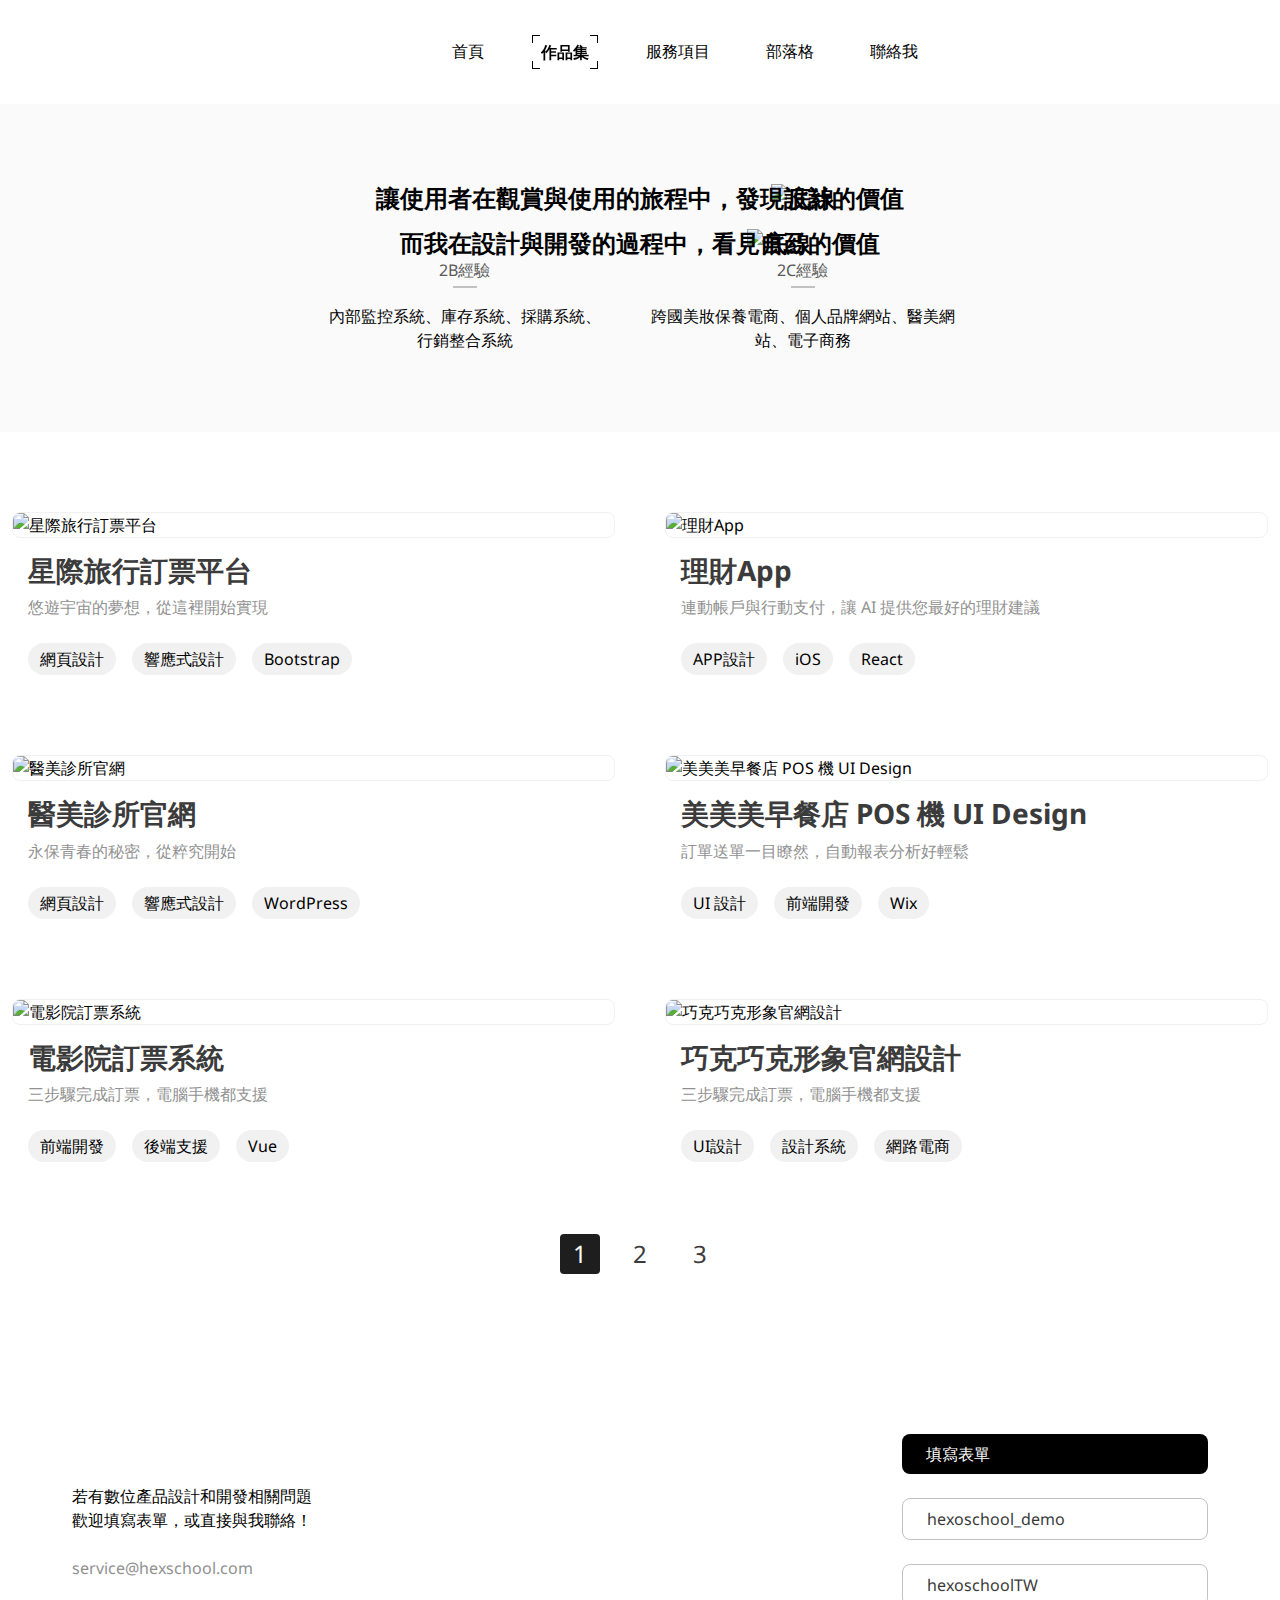
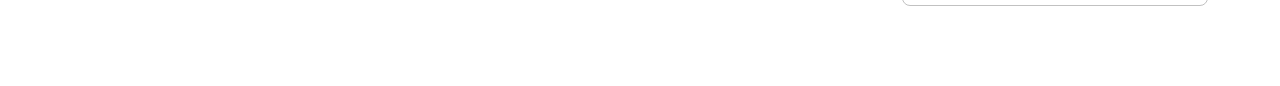
==== index.html @ 80171831 "39" ====
<!-- 
參考來源: https://hackmd.io/v9qKK4s8RmCalOVqFgSMvQ?view 
-->

<!DOCTYPE html>
<html lang="en">
  <head>
    <meta charset="UTF-8" />
    <meta name="viewport" content="width=device-width, initial-scale=1.0" />
    <title>Guan的切版作業</title>
    <link rel="stylesheet" href="./cssReset.css" />
    <link rel="stylesheet" href="./style.css" />
    <link rel="preconnect" href="https://fonts.googleapis.com" />
    <link rel="preconnect" href="https://fonts.gstatic.com" crossorigin />
    <link
      href="https://fonts.googleapis.com/css2?family=Noto+Sans:ital,wght@0,100..900;1,100..900&display=swap"
      rel="stylesheet"
    />
  </head>

  <body>
    <div class="wrap">
      <nav class="navbar">
        <h1><a href="#"></a></h1>
        <ul class="menu">
          <li class="menuDisable">
            <a href="./home.html">首頁</a>
          </li>
          <li class="menuActive">
            <a href="#">作品集</a>
          </li>
          <li class="menuDisable">
            <a href="#">服務項目</a>
          </li>
          <li class="menuDisable">
            <a href="#">部落格</a>
          </li>
          <li class="menuDisable">
            <a href="#">聯絡我</a>
          </li>
        </ul>

        <div class="menuIcon">
          <a href="#"
            ><img src="https://cdn-icons-png.flaticon.com/512/2976/2976215.png"
          /></a>
        </div>
      </nav>

      <header class="headerWorkArea">
        <div class="slogn">
          <img
            class="quoteLeft"
            src="https://github.com/hexschool/2022-web-layout-training/blob/main/2024%20web-camp/quote-left.png?raw=true"
            alt=""
          />
          <div class="slogn-text">
            <h2>
              讓使用者在觀賞與使用的旅程中，<span class="textPoint"
                >發現設計的價值<img
                  class="underLine workUnderLine"
                  src="https://github.com/hexschool/2022-web-layout-training/blob/main/2024%20web-camp/mark.png?raw=true"
                  alt="底線"
              /></span>
            </h2>
            <h2>
              而我在設計與開發的過程中，<span class="textPoint"
                >看見自己的價值<img
                  class="underLine workUnderLine"
                  src="https://github.com/hexschool/2022-web-layout-training/blob/main/2024%20web-camp/mark.png?raw=true"
                  alt="底線"
              /></span>
            </h2>
          </div>
          <img
            class="quoteRight"
            src="https://github.com/hexschool/2022-web-layout-training/blob/main/2024%20web-camp/quote-right.png?raw=true"
            alt=""
          />
        </div>
        <ul class="serviceList">
          <li>
            <h3>2B經驗</h3>
            <p>內部監控系統、庫存系統、採購系統、行銷整合系統</p>
          </li>
          <li>
            <h3>2C經驗</h3>
            <p>跨國美妝保養電商、個人品牌網站、醫美網站、電子商務</p>
          </li>
        </ul>
      </header>

      <div class="container">
        <ul class="workList">
          <li class="workListLi">
            <img
              src="https://github.com/hexschool/2022-web-layout-training/blob/main/2024%20web-camp/work-image1.png?raw=true"
              alt="星際旅行訂票平台"
            />
            <div class="workTextArea">
              <div class="workTextTop">
                <h2>星際旅行訂票平台</h2>
                <p>悠遊宇宙的夢想，從這裡開始實現</p>
              </div>
              <ul class="tags">
                <li>網頁設計</li>
                <li>響應式設計</li>
                <li>Bootstrap</li>
              </ul>
            </div>
          </li>
          <li class="workListLi">
            <img
              src="https://github.com/hexschool/2022-web-layout-training/blob/main/2024%20web-camp/work-image2.png?raw=true"
              alt="理財App"
            />
            <div class="workTextArea">
              <div class="workTextTop">
                <h2>理財App</h2>
                <p>連動帳戶與行動支付，讓 AI 提供您最好的理財建議</p>
              </div>
              <ul class="tags">
                <li>APP設計</li>
                <li>iOS</li>
                <li>React</li>
              </ul>
            </div>
          </li>
          <li class="workListLi">
            <img
              src="https://github.com/hexschool/2022-web-layout-training/blob/main/2024%20web-camp/work-image3.png?raw=true"
              alt="醫美診所官網"
            />
            <div class="workTextArea">
              <div class="workTextTop">
                <h2>醫美診所官網</h2>
                <p>永保青春的秘密，從粹究開始</p>
              </div>
              <ul class="tags">
                <li>網頁設計</li>
                <li>響應式設計</li>
                <li>WordPress</li>
              </ul>
            </div>
          </li>
          <li class="workListLi">
            <img
              src="https://github.com/hexschool/2022-web-layout-training/blob/main/2024%20web-camp/work-image4.png?raw=true"
              alt="美美美早餐店 POS 機 UI Design"
            />
            <div class="workTextArea">
              <div class="workTextTop">
                <h2>美美美早餐店 POS 機 UI Design</h2>
                <p>訂單送單一目瞭然，自動報表分析好輕鬆</p>
              </div>
              <ul class="tags">
                <li>UI 設計</li>
                <li>前端開發</li>
                <li>Wix</li>
              </ul>
            </div>
          </li>
          <li class="workListLi">
            <img
              src="https://github.com/hexschool/2022-web-layout-training/blob/main/2024%20web-camp/work-image5.png?raw=true"
              alt="電影院訂票系統"
            />
            <div class="workTextArea">
              <div class="workTextTop">
                <h2>電影院訂票系統</h2>
                <p>三步驟完成訂票，電腦手機都支援</p>
              </div>
              <ul class="tags">
                <li>前端開發</li>
                <li>後端支援</li>
                <li>Vue</li>
              </ul>
            </div>
          </li>
          <li class="workListLi">
            <img
              src="https://github.com/hexschool/2022-web-layout-training/blob/main/2024%20web-camp/work-image6.png?raw=true"
              alt="巧克巧克形象官網設計"
            />
            <div class="workTextArea">
              <div class="workTextTop">
                <h2>巧克巧克形象官網設計</h2>
                <p>三步驟完成訂票，電腦手機都支援</p>
              </div>
              <ul class="tags">
                <li>UI設計</li>
                <li>設計系統</li>
                <li>網路電商</li>
              </ul>
            </div>
          </li>
        </ul>
        <div class="paginator">
          <a href="#" class="active">1</a>
          <a href="#">2</a>
          <a href="#">3</a>
        </div>
      </div>

      <!-- footer -->
      <footer>
        <div class="footerLeft">
          <img
            src="https://raw.githubusercontent.com/hexschool/2022-web-layout-training/2f8d8c7a6133b448ecff5bf0a3d282b87b7c6a7e/2024%20web-camp/logo.svg"
            alt=""
          />
          <p>
            若有數位產品設計和開發相關問題<br />歡迎填寫表單，或直接與我聯絡！
          </p>
          <a href="" class="email" type="email">service@hexschool.com</a>
        </div>
        <ul class="footerItem">
          <li class="footerItemActive">
            <a href=""
              ><img
                src="https://raw.githubusercontent.com/hexschool/2022-web-layout-training/2f8d8c7a6133b448ecff5bf0a3d282b87b7c6a7e/2024%20web-camp/list.svg"
                alt=""
              />
              <p>填寫表單</p>
            </a>
          </li>
          <li class="footerItemDisabled">
            <a href="">
              <img
                src="https://raw.githubusercontent.com/hexschool/2022-web-layout-training/2f8d8c7a6133b448ecff5bf0a3d282b87b7c6a7e/2024%20web-camp/instagram.svg"
                alt=""
              />
              <p>hexoschool_demo</p>
            </a>
          </li>
          <li class="footerItemDisabled">
            <a href="">
              <img
                src="https://raw.githubusercontent.com/hexschool/2022-web-layout-training/2f8d8c7a6133b448ecff5bf0a3d282b87b7c6a7e/2024%20web-camp/facebook.svg"
                alt=""
              />
              <p>hexoschoolTW</p>
            </a>
          </li>
        </ul>
      </footer>
    </div>
  </body>
</html>
---- cssReset.css ----
/* http://meyerweb.com/eric/tools/css/reset/ 
   v2.0 | 20110126
   License: none (public domain)
*/

html,
body,
div,
span,
applet,
object,
iframe,
h1,
h2,
h3,
h4,
h5,
h6,
p,
blockquote,
pre,
a,
abbr,
acronym,
address,
big,
cite,
code,
del,
dfn,
em,
img,
ins,
kbd,
q,
s,
samp,
small,
strike,
strong,
sub,
sup,
tt,
var,
b,
u,
i,
center,
dl,
dt,
dd,
ol,
ul,
li,
fieldset,
form,
label,
legend,
table,
caption,
tbody,
tfoot,
thead,
tr,
th,
td,
article,
aside,
canvas,
details,
embed,
figure,
figcaption,
footer,
header,
hgroup,
menu,
nav,
output,
ruby,
section,
summary,
time,
mark,
audio,
video {
  margin: 0;
  padding: 0;
  border: 0;
  font-size: 100%;
  font: inherit;
  vertical-align: baseline;
}
/* HTML5 display-role reset for older browsers */
article,
aside,
details,
figcaption,
figure,
footer,
header,
hgroup,
menu,
nav,
section {
  display: block;
}
body {
  line-height: 1;
}
ol,
ul {
  list-style: none;
}
blockquote,
q {
  quotes: none;
}
blockquote:before,
blockquote:after,
q:before,
q:after {
  content: "";
  content: none;
}
table {
  border-collapse: collapse;
  border-spacing: 0;
}
---- style.css ----
*,
*::before,
*::after {
  box-sizing: border-box;
}

body {
  font-family: "Noto Sans", sans-serif;
  line-height: 1.5;
}

ol,
ul {
  list-style: none;
  padding: 0;
  margin: 0;
}

a {
  text-decoration: none;
}
img {
  max-width: 100%;
  height: auto;
}
h2 {
  line-height: 1.2;
  font-size: 28px;
  font-weight: 700;
  color: var(--color-black3);
}

/* 我的變數 */
:root {
  --color-black: #000000;
  --color-white: #ffffff;
  --color-gray-light: #f1f1f1;
  --color-gray-dark: #c1c1c1;
  --color-gray-darker: #919191;
  --color-black2: #1e1e1e;
  --color-black3: #3b3b3b;
  --color-nav: #fafafa;
  --color-footer-bg: url("https://github.com/hexschool/2022-web-layout-training/blob/main/2024%20web-camp/footer-bg-lg.png?raw=true");
  --color-icon: url("https://raw.githubusercontent.com/hexschool/2022-web-layout-training/2f8d8c7a6133b448ecff5bf0a3d282b87b7c6a7e/2024%20web-camp/logo.svg");
}
/* 導覽列 */
.navbar {
  display: flex;
  justify-content: space-between;
  align-items: center;
  margin: 0 auto;
  max-width: 1296px;
  padding: 32px;
}

.navbar h1 a {
  background-image: var(--color-icon);
  width: 90px;
  height: 40px;
  display: block;
}

.menu {
  display: flex;
  gap: 40px;
}

.menu li {
  position: relative;
  padding: 4px 8px;
}

.menu a {
  color: var(--color-black);
}

.menuActive,
.menuDisable a:hover::before {
  font-weight: bold;
  content: "";
  position: absolute;
  inset: 0;
  border: 1px solid var(--color-black);
  mask: conic-gradient(at 8px 8px, rgba(0, 0, 0, 0) 75%, #919191 0) 0 0 /
      calc(100% - 8px) calc(100% - 8px),
    linear-gradient(#919191 0 0) content-box;
}

/* 漢堡鍵先隱藏 */
.menuIcon img {
  display: none;
}
.menuIcon:checked ~ .menu li a {
  display: flex;
  flex-direction: column;
  max-width: 100%;
  max-height: 300px;
  background-color: black;
  padding: 50px;
  line-height: 25px;
  font-size: 26px;
}

/* header */
.headerWorkArea {
  background-color: var(--color-nav);
  display: flex;
  flex-direction: column;
  justify-content: center;
  align-items: center;
  padding: 80px 0;
}

.slogn {
  width: 670px;
  text-align: center;
}

.quoteLeft {
  padding-right: 90%;
  display: block;
}

.quoteRight {
  padding-left: 90%;
  display: block;
}

.slogn-text {
  display: flex;
  flex-direction: column;
  gap: 16px;
  text-align: center;
}

.slogn-text h2 {
  color: var(--color-primary);
  font-size: 24px;
  line-height: 28.8px;
}

.textPoint {
  display: inline-block;
  position: relative;
  z-index: 3;
}

.underLine {
  position: absolute;
  z-index: -1;
}

.workUnderLine {
  left: 35px;
  bottom: 0;
}

.serviceList {
  display: flex;
  justify-content: center;
  gap: 40px;
  width: 636px;
  list-style: none;
}

.serviceList li {
  display: flex;
  flex-direction: column;
  gap: 8px;
}

.serviceList li h3 {
  font-size: 16px;
  line-height: 24px;
  color: #5b5b5b;
  display: flex;
  flex-direction: column;
  align-items: center;
  margin-bottom: 8px;
}

/* 偽元素 */
.serviceList li h3::after {
  margin-top: 4px;
  content: "";
  display: block;
  width: 24px;
  border-bottom: 2px solid var(--color-gray-dark);
}

.serviceList li p {
  color: --color-black3;
  text-align: center;
}

/* 主要課程卡片內容 */
.container {
  display: flex;
  flex-direction: column;
  gap: 72px;
  max-width: 1296px;
  margin: 0 auto;
  padding: 120px 0;
}

.workList {
  display: flex;
  flex-wrap: wrap;
  justify-content: space-between;
  padding: 0;
  list-style: none;
  margin: 0;
  row-gap: 80px;
}

.workListLi {
  box-sizing: border-box;
  width: 48%;
  display: flex;
  flex-direction: column;
  justify-content: space-between;
  gap: 16px;
}
.workTextArea {
  display: flex;
  flex-direction: column;
  gap: 24px;
  padding: 0 16px;
}
.workTextTop {
  display: flex;
  flex-direction: column;
  gap: 8px;
}
.workList img {
  border-radius: 8px;
  vertical-align: middle;
  border: 1px solid var(--color-gray-light);
}

.workListLi p {
  color: var(--color-gray-darker);
  font-size: 16px;
}

.tags {
  display: flex;
  justify-content: flex-start;
  font-size: 16px;
  gap: 16px;
}
.tags li {
  padding: 4px 12px;
  background: var(--color-gray-light);

  border-radius: 16px;
}

.paginator {
  display: flex;
  justify-content: center;
}

.paginator a {
  color: --color-black3;
  padding: 2px 13px;
  text-decoration: none;
  border: 0px solid #ddd;
  margin: 0 10px;
  border-radius: 4px;
  font-size: 24px;
  color: var(--color-black3);
}

.paginator a.active {
  background-color: var(--color-black2);
  color: #fff;
}

/*  footer頁尾 */
footer {
  display: flex;
  justify-content: space-around;
  align-items: center;
  background-image: var(--color-footer-bg);
  padding: 80px 0;
  background-repeat: no-repeat;
  background-size: cover;
}

.footerLeft {
  width: 686px;
  display: flex;
  flex-direction: column;
  gap: 24px;
  justify-content: center;
}

.footerLeft img {
  width: 120px;
}

.footerItem {
  display: flex;
  flex-direction: column;
  gap: 24px;
}

.footerItemDisabled {
  width: 306px;
  box-sizing: border-box;
  display: flex;
  justify-content: flex-start;
  align-items: center;
  background-color: var(--color-white);
  border-radius: 8px;
  padding: 8px 24px;
  border: 1px solid var(--color-gray-dark);
}

.footerItemActive {
  width: 306px;
  box-sizing: border-box;
  display: flex;
  justify-content: flex-start;
  align-items: center;
  background-color: var(--color-black);
  border-radius: 8px;
  padding: 8px 24px;
}

.footerItem li a {
  display: flex;
  align-items: center;
}

.footerItemDisabled a {
  color: var(--color-black3);
}

.footerItemActive a {
  color: var(--color-white);
}

.email {
  color: var(--color-gray-darker);
}

/* RWD */
@media (max-width: 1295px) {
  .container {
    padding: 80px 12px;
  }
  .workListLi {
    width: 48%;
  }
}

@media (max-width: 992px) {
  .container {
    padding: 80px 12px;
  }
  .navbar {
    max-width: 992px;
    margin: 0;
    padding: 8px 12px;
    display: flex;
    justify-content: space-between;
  }
  .menu {
    display: none;
  }
  .menuIcon img {
    display: block;
    width: 40px;
    height: 40px;
  }
  .headerWorkArea {
    padding: 40px 24px 80px 24px;
    display: flex;
    flex-direction: column;
    gap: 40px;
  }
  .slogn {
    width: 80%;
    display: flex;
    flex-direction: column;
    justify-content: center;
    align-items: center;
  }

  .quoteLeft {
    padding: 0;
    width: 64px;
    height: 64px;
  }

  .quoteRight {
    padding: 0;
    display: none;
  }

  .quoteLeft,
  .quoteRight {
    padding: 0;
  }

  .slogn-text {
    gap: 8px;
  }

  .serviceList {
    display: flex;
    flex-direction: column;
    width: 235px;
    gap: 20px;
  }

  .serviceList li {
    gap: 4px;
  }
  .header-inner {
    justify-content: space-between;
  }

  .logo {
    margin-right: 0;
  }

  .menu-btn {
    display: block;
  }

  .menu {
    display: none;
    gap: 40px;
  }

  .menu-control:checked ~ .menu {
    display: flex;
    width: 100%;
    flex-direction: column;
    align-items: center;
  }

  .workListLi {
    width: 48%;
  }
  footer {
    display: flex;
    flex-direction: column;
    justify-content: center;
    align-items: center;
    text-align: center;
    gap: 40px;
  }
  .footerLeft {
    display: flex;
    flex-direction: column;
    justify-content: center;
    align-items: center;
    gap: 24px;
  }
  .footerLeft img {
    width: 120px;
  }
}

/* 平板 */
@media (max-width: 767px) {
  .container {
    gap: 48px;
    padding: 80px 12px;
  }
  .workListLi {
    width: 100%;
  }

  .footer {
    background-image: url("https://github.com/hexschool/2022-web-layout-training/blob/main/2024%20web-camp/footer-bg-sm.png?raw=true");
  }

  .footer-inner {
    flex-direction: column;
  }

  .footer-contact {
    text-align: center;
    margin-bottom: 60px;
  }

  .headerWorkArea {
    padding: 40px 24px 80px 24px;
    display: flex;
    flex-direction: column;
    gap: 40px;
  }

  .slogn {
    width: 80%;
    display: flex;
    flex-direction: column;
    justify-content: center;
    align-items: center;
  }

  .quoteLeft {
    padding: 0;
    width: 64px;
    height: 64px;
  }

  .quoteRight {
    padding: 0;
    display: none;
  }
  .quoteLeft,
  .quoteRight {
    padding: 0;
  }

  .slogn-text {
    gap: 8px;
  }

  .serviceList {
    display: flex;
    flex-direction: column;
    width: 235px;
  }

  .serviceList li {
    gap: 4px;
  }

  .header-inner {
    justify-content: space-between;
  }

  .logo {
    margin-right: 0;
  }

  .menu-btn {
    display: block;
  }

  .menu {
    display: none;
    gap: 40px;
  }

  .menu-control:checked ~ .menu {
    display: flex;
    width: 100%;
    flex-direction: column;
    align-items: center;
  }

  .paginator {
    margin-top: 40px;
    margin-bottom: 80px;
  }
  .footerLeft {
    width: 100%;
  }
}

/* 手機尺寸 */
@media (max-width: 375px) {
  .container {
    width: 100%;
  }
  .slogn {
    width: 100%;
  }
  .serviceList {
    display: flex;
    flex-direction: column;
    width: 100%;
  }
  .quoteLeft {
    padding: 0;
    width: 64px;
    height: 64px;
  }

  .quoteRight {
    padding: 0;
    display: none;
  }

  .workListLi {
    width: 100%;
    margin-bottom: 40px;
  }

  footer {
    background-image: url("https://github.com/hexschool/2022-web-layout-training/blob/main/2024%20web-camp/footer-bg-sm.png?raw=true");
    width: 100%;
    padding: 0 35px;
  }
  .footerLeft,
  .footerItem,
  .footerItemActive,
  .footerItemDisabled {
    width: 100%;
  }
  .tags {
    display: flex;
    flex-direction: column;
    align-items: flex-start;
    gap: 8px;
  }
  .footerItemActive,
  .footerItemDisabled {
    display: flex;
    flex-direction: column;
    justify-content: center;
    align-items: center;
    padding: 0;
    margin: 0;
  }
  .footerItemActive a {
    display: flex;
    flex-direction: column;
    justify-content: center;
    align-items: center;
    padding: 0;
    margin: 0;
  }
  .footerItemActive,
  .footerItemDisabled a {
    display: flex;
    flex-direction: column;
  }
  .email {
    width: 100%;
    word-wrap: break-word;
  }
  .paginator {
    display: flex;
    flex-direction: column;
    justify-content: center;
    align-items: center;
  }
}
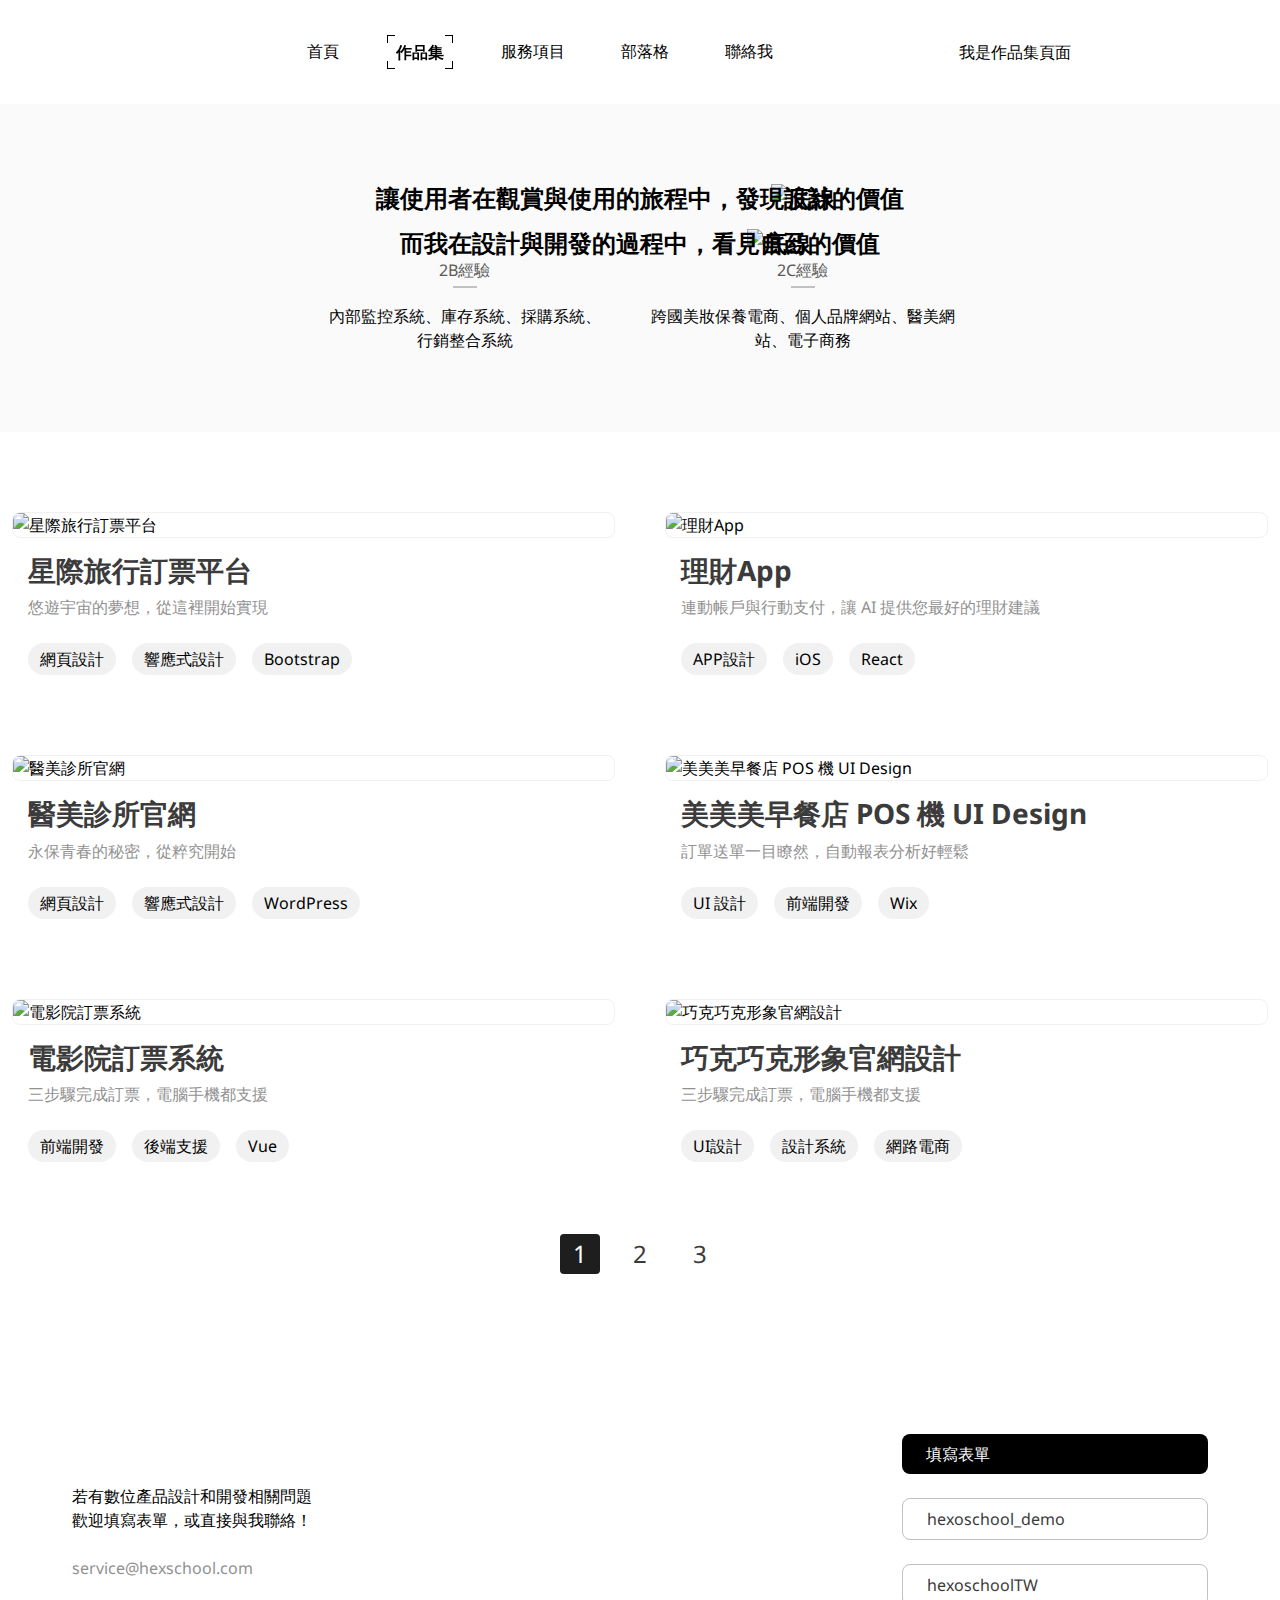
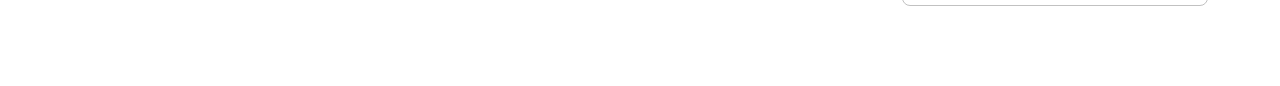
==== commit 9cbeea85: "test1849" ====
--- a/index.html
+++ b/index.html
@@ -24,7 +24,7 @@
         <h1><a href="#"></a></h1>
         <ul class="menu">
           <li class="menuDisable">
-            <a href="./home.html">首頁</a>
+            <a href="./page/home.html">首頁</a>
           </li>
           <li class="menuActive">
             <a href="#">作品集</a>
@@ -39,7 +39,7 @@
             <a href="#">聯絡我</a>
           </li>
         </ul>
-
+        我是作品集頁面
         <div class="menuIcon">
           <a href="#"
             ><img src="https://cdn-icons-png.flaticon.com/512/2976/2976215.png"
--- a/style.css
+++ b/style.css
@@ -101,7 +101,7 @@
   font-size: 26px;
 }
 
-/* header */
+/* headerBanner */
 .headerWorkArea {
   background-color: var(--color-nav);
   display: flex;
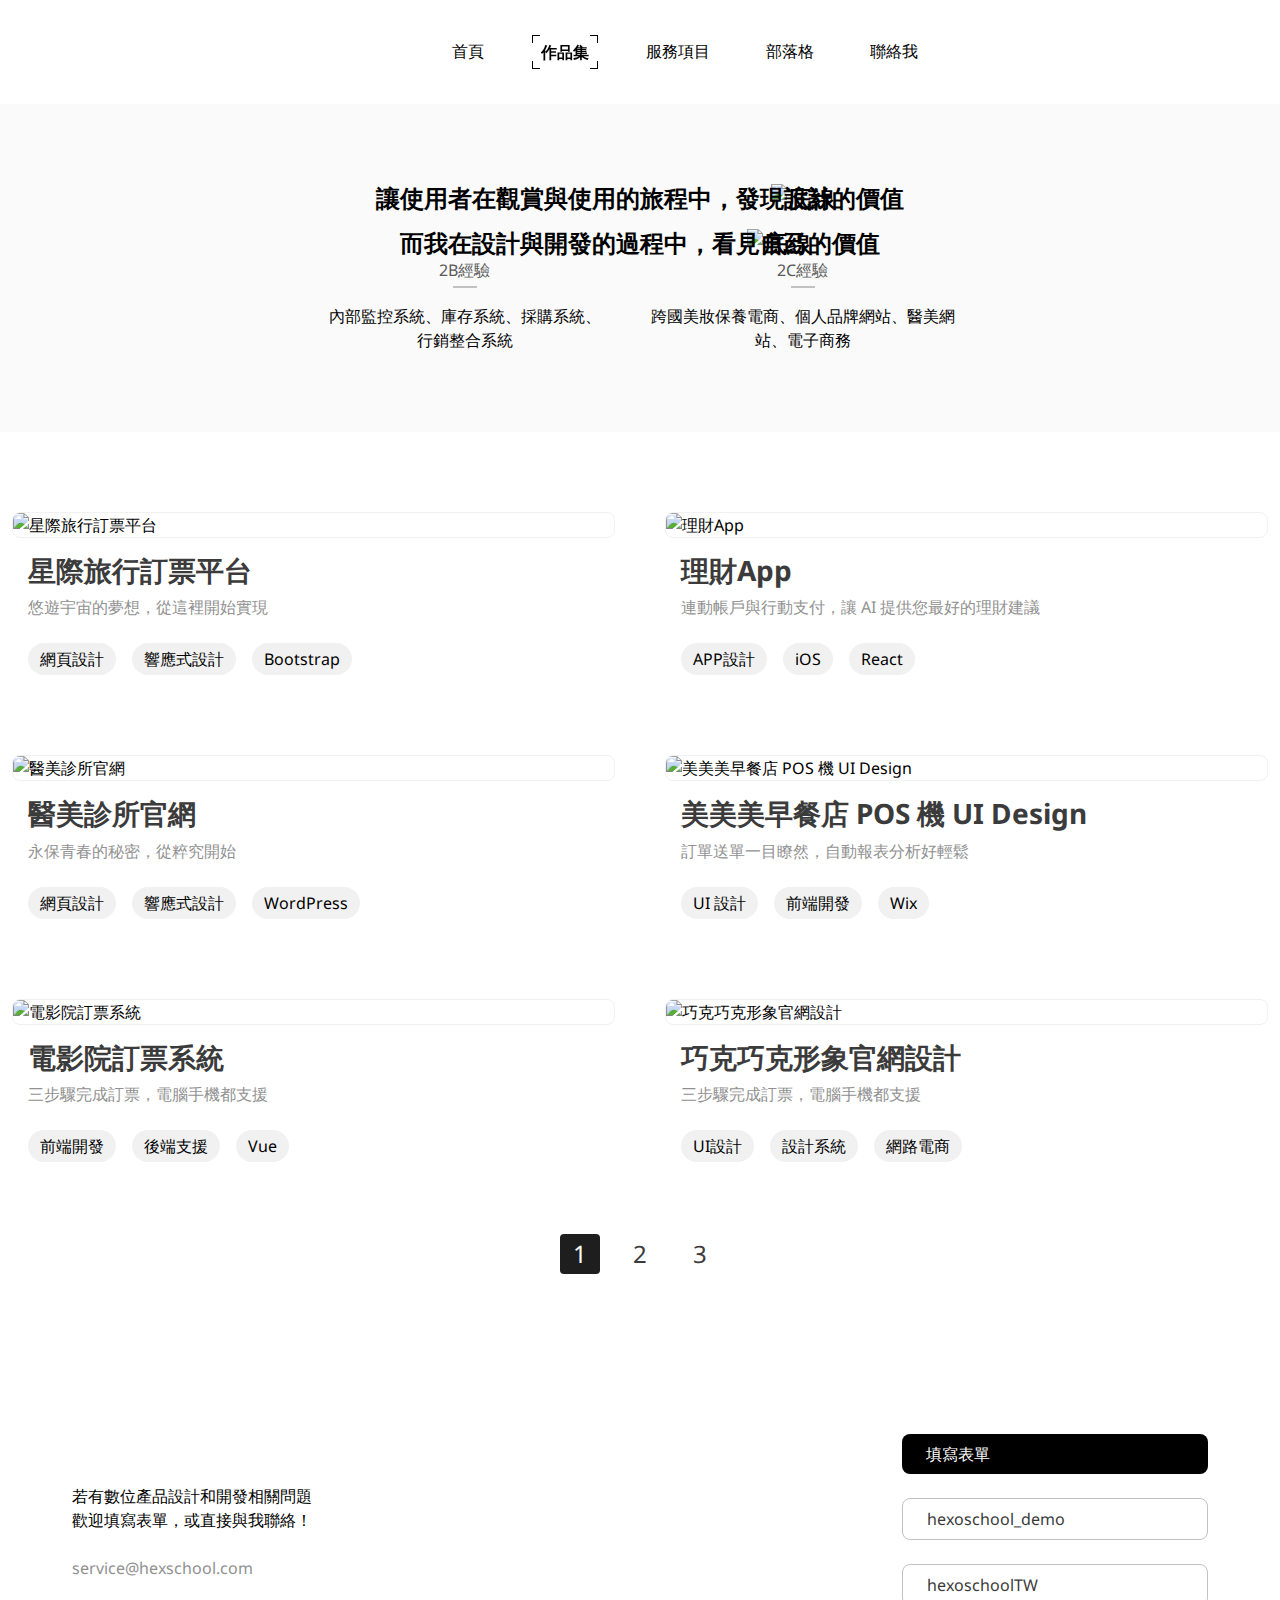
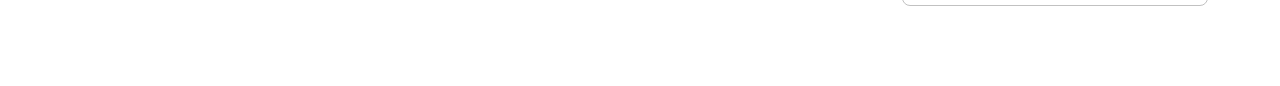
==== commit c5f2c681: "testOK" ====
--- a/index.html
+++ b/index.html
@@ -39,7 +39,6 @@
             <a href="#">聯絡我</a>
           </li>
         </ul>
-        我是作品集頁面
         <div class="menuIcon">
           <a href="#"
             ><img src="https://cdn-icons-png.flaticon.com/512/2976/2976215.png"
